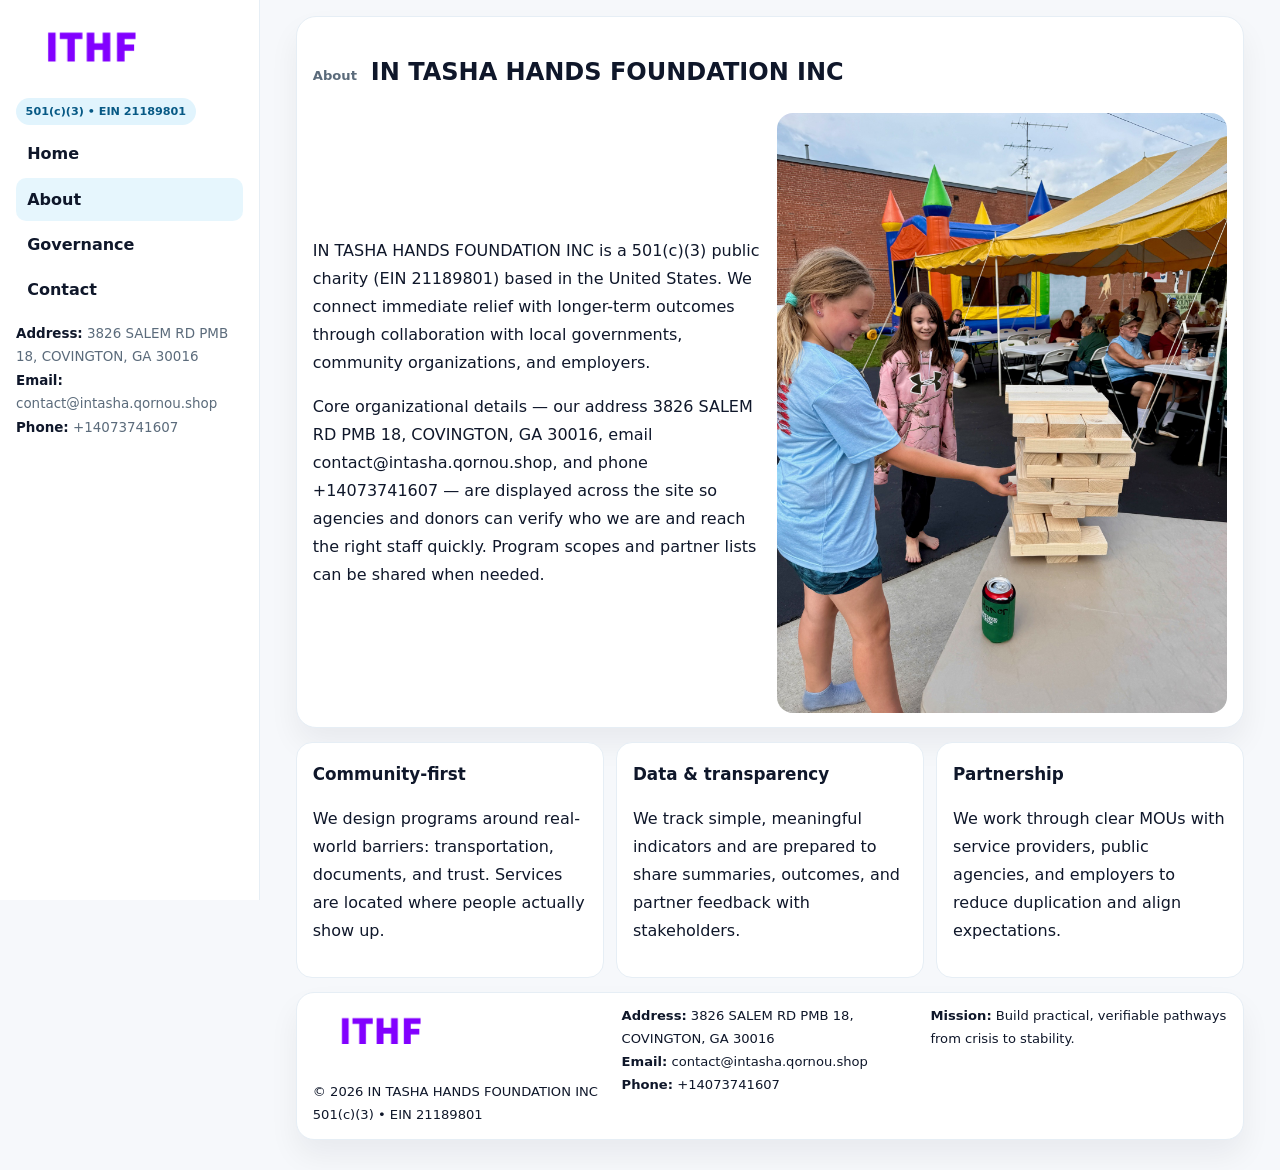
==== about.html @ c19ca063 "Initial commit" ====
<!doctype html><html lang="en"><head>
<meta charset="utf-8">
<meta name="viewport" content="width=device-width,initial-scale=1">
<title>IN TASHA HANDS FOUNDATION INC – Nonprofit • 2025</title>
<link rel="stylesheet" href="assets/styles.css">
<link rel="icon" href="images/logo.png">
  <meta name="description" content="Our nonprofit strengthens the community with programs focused on community services, education, and direct relief.">
</head>
<body>
<div style="position:absolute;left:-9999px;top:-9999px;opacity:0" data-uniq="{{UNIQUE_BLOB}}">
  <span>Our nonprofit strengthens the community with programs focused on community services, education, and direct relief.</span><svg width="12" height="12" viewBox="0 0 12 12" xmlns="http://www.w3.org/2000/svg"><circle cx="6" cy="6" r="5" fill="#2563eb"/></svg><img src="images/reporting.jpg" width="1" height="1" alt="" loading="lazy"/>
</div>

<div class="layout">
  <aside class="aside">
    <div class="logo"><a href="index.html"><img src="images/logo.png" alt="Logo"></a></div>
    <div class="tag">501(c)(3) • EIN 21189801</div>
    <nav class="c6e37aca40e" style="margin-top:8px">
      <a href="index.html">Home</a>
      <a class="active" href="about.html">About</a>
      <a href="governance.html">Governance</a>
      <a href="contact.html">Contact</a>
    </nav>
    <div class="meta">
      <div><strong>Address:</strong> 3826 SALEM RD PMB 18, COVINGTON, GA 30016</div>
      <div><strong>Email:</strong> contact@intasha.qornou.shop</div>
      <div><strong>Phone:</strong> +14073741607</div>
    </div>
  </aside>

  <main>
    <div class="container">
      <section class="panel">
        <h1>
          <span class="small" style="font-weight:700;color:var(--muted);margin-right:.35rem">About</span>
          <span style="font-weight:800">IN TASHA HANDS FOUNDATION INC</span>
        </h1>
        <div class="z">
          <div>
            <p>IN TASHA HANDS FOUNDATION INC is a 501(c)(3) public charity (EIN 21189801) based in the United States. We connect immediate relief with longer-term outcomes through collaboration with local governments, community organizations, and employers.</p>
            <p>Core organizational details — our address 3826 SALEM RD PMB 18, COVINGTON, GA 30016, email contact@intasha.qornou.shop, and phone +14073741607 — are displayed across the site so agencies and donors can verify who we are and reach the right staff quickly. Program scopes and partner lists can be shared when needed.</p>
          </div>
          <div class="imgbox"><img src="images/about.jpg" alt="Team and partners"></div>
        </div>
      </section>

      <section class="section cards">
        <article class="c2ab9a3fe80">
          <h3>Community-first</h3>
          <p>We design programs around real-world barriers: transportation, documents, and trust. Services are located where people actually show up.</p>
        </article>
        <article class="c2ab9a3fe80">
          <h3>Data & transparency</h3>
          <p>We track simple, meaningful indicators and are prepared to share summaries, outcomes, and partner feedback with stakeholders.</p>
        </article>
        <article class="c2ab9a3fe80">
          <h3>Partnership</h3>
          <p>We work through clear MOUs with service providers, public agencies, and employers to reduce duplication and align expectations.</p>
        </article>
      </section>

      <footer class="footer">
        <div class="footer-grid">
          <div>
            <img src="images/logo.png" style="width:135px;margin-bottom:.35rem" alt="Logo">
            <div class="small">© <span id="y"></span> IN TASHA HANDS FOUNDATION INC</div>
            <div class="small">501(c)(3) • EIN 21189801</div>
          </div>
          <div>
            <div class="small"><strong>Address:</strong> 3826 SALEM RD PMB 18, COVINGTON, GA 30016</div>
            <div class="small"><strong>Email:</strong> <a href="mailto:contact@intasha.qornou.shop">contact@intasha.qornou.shop</a></div>
            <div class="small"><strong>Phone:</strong> <a href="tel:+14073741607">+14073741607</a></div>
          </div>
          <div>
            <div class="small"><strong>Mission:</strong> Build practical, verifiable pathways from crisis to stability.</div>
          </div>
        </div>
      </footer>
    </div>
  </main>
</div>
<script>document.getElementById('y').textContent=new Date().getFullYear();</script>
</body></html>
---- assets/styles.css ----
:root{
  --ink:#0f172a;      /* main text */
  --muted:#5b6b7b;    /* secondary text */
  --line:#e6eef5;     /* borders */
  --paper:#ffffff;
  --brand:#0ea5e9;    /* will be overridden by script */
  --brand-ink:#075985;
  --soft:#eef9ff;
  --r:18px;
  --sh:0 16px 30px rgba(15,23,42,.06);
}

*{box-sizing:border-box}
html,body{height:100%}
body{
  margin:0;background:#f6f8fb;color:var(--ink);
  font-family:Inter,system-ui,-apple-system,BlinkMacSystemFont,"Segoe UI",Arial,sans-serif;
  line-height:1.75;
}

/* SIDEBAR */
.layout{display:grid;grid-template-columns:260px 1fr;min-height:100vh}
.aside{
  position:sticky;top:0;height:100vh;overflow:auto;
  background:#ffffff;border-right:1px solid var(--line);
  padding:18px 16px;box-shadow:0 0 0 rgba(0,0,0,0);
}
.logo{display:flex;align-items:center;gap:10px;margin-bottom:10px}
.logo img{width:150px;height:auto;display:block}
.tag{
  display:inline-block;background:rgba(14,165,233,.12);
  color:var(--brand-ink);padding:.22rem .6rem;
  border-radius:999px;font-weight:700;font-size:.7rem;
}

.c6e37aca40e a{
  display:block;color:var(--ink);text-decoration:none;font-weight:600;
  padding:.48rem .7rem;border-radius:10px;margin:.12rem 0;
}
.c6e37aca40e a:hover,.c6e37aca40e a.active{background:rgba(14,165,233,.1)}
.aside .meta{margin-top:10px;color:var(--muted);font-size:.84rem}
.aside .meta strong{color:var(--ink)}

/* MAIN */
main{padding:16px}
.container{width:min(1120px,96%);margin:0 auto}
.panel{background:#fff;border:1px solid var(--line);border-radius:20px;box-shadow:var(--sh);padding:14px 16px}

/* HERO */
.ccd0bc54b72{
  border:1px solid var(--line);border-radius:22px;overflow:hidden;
  background:#fff;box-shadow:var(--sh);
}
.hero-grid{display:grid;grid-template-columns:1.2fr .8fr;gap:0}
.ccd0bc54b72 .c23cf0d5ac6{padding:18px}
.ccd0bc54b72 h1{font-size:clamp(1.9rem,3.2vw,2.7rem);margin:.2rem 0 .5rem}
.ccd0bc54b72 p{color:var(--muted)}
.ccd0bc54b72 img{width:100%;height:100%;object-fit:cover;display:block}

/* SECTION */
.section{margin-top:14px}
h2{font-size:1.26rem;margin:.1rem 0 .6rem}
h3{margin:.2rem 0 .35rem;font-size:1.05rem}

/* Z layout */
.z{display:grid;grid-template-columns:1fr 1fr;gap:14px;align-items:center}
.imgbox img{width:100%;display:block;border-radius:16px}

/* MOSAIC gallery */
.mosaic{
  display:grid;gap:10px;
  grid-template-columns:repeat(6,1fr);
}
.mosaic img{
  width:100%;height:125px;object-fit:cover;
  border-radius:12px;display:block;
}
.mosaic .c2{grid-column:span 2}
.mosaic .c3{grid-column:span 3}
.mosaic .r2{height:260px}

/* cards */
.cards{display:grid;grid-template-columns:repeat(auto-fit,minmax(240px,1fr));gap:12px}
.c2ab9a3fe80{background:#fff;border:1px solid var(--line);border-radius:16px;padding:.85rem 1rem 1rem}

/* timeline & stats */
.timeline{list-style:none;margin:.2rem 0 0;padding:0}
.timeline li{position:relative;padding-left:1.2rem;margin:.35rem 0}
.timeline li::before{
  content:"";position:absolute;left:.2rem;top:.6rem;
  width:.42rem;height:.42rem;border-radius:999px;background:var(--brand);
}
.stats{display:grid;grid-template-columns:repeat(auto-fit,minmax(180px,1fr));gap:10px;margin-top:6px}
.stat{background:var(--soft);border:1px dashed var(--line);border-radius:14px;padding:.6rem .8rem}
.stat b{font-size:1.12rem}

/* form */
button,input,textarea{font:inherit}
.c285af964d4{display:grid;gap:12px;max-width:760px}
.row2{display:grid;grid-template-columns:1fr 1fr;gap:12px}
input,textarea{
  width:100%;padding:.85rem 1rem;border:1px solid var(--line);
  border-radius:14px;background:#fff;
}
textarea{resize:vertical}
.cfbfcf4060d{
  width:auto;justify-self:start;background:var(--brand);color:#fff;
  border:0;border-radius:14px;padding:.8rem 1.35rem;cursor:pointer;
}
.cfbfcf4060d:hover{background:var(--brand-ink)}

/* footer */
footer{margin:14px 0}
.footer{
  background:#fff;border:1px solid var(--line);
  border-radius:18px;padding:12px 16px;box-shadow:var(--sh);
}
.footer-grid{
  display:grid;grid-template-columns:repeat(auto-fit,minmax(220px,1fr));gap:12px;
}
.small{color:#0f172a;font-size:.82rem}
.small a{color:#0f172a;text-decoration:none}
.small a:hover{text-decoration:underline}

/* responsive */
@media(max-width:980px){
  .layout{grid-template-columns:1fr}
  .aside{position:relative;height:auto;border-right:0;border-bottom:1px solid var(--line)}
  .hero-grid{grid-template-columns:1fr}
  .z{grid-template-columns:1fr}
  .mosaic{grid-template-columns:repeat(3,1fr)}
  .mosaic .r2{height:200px}
}
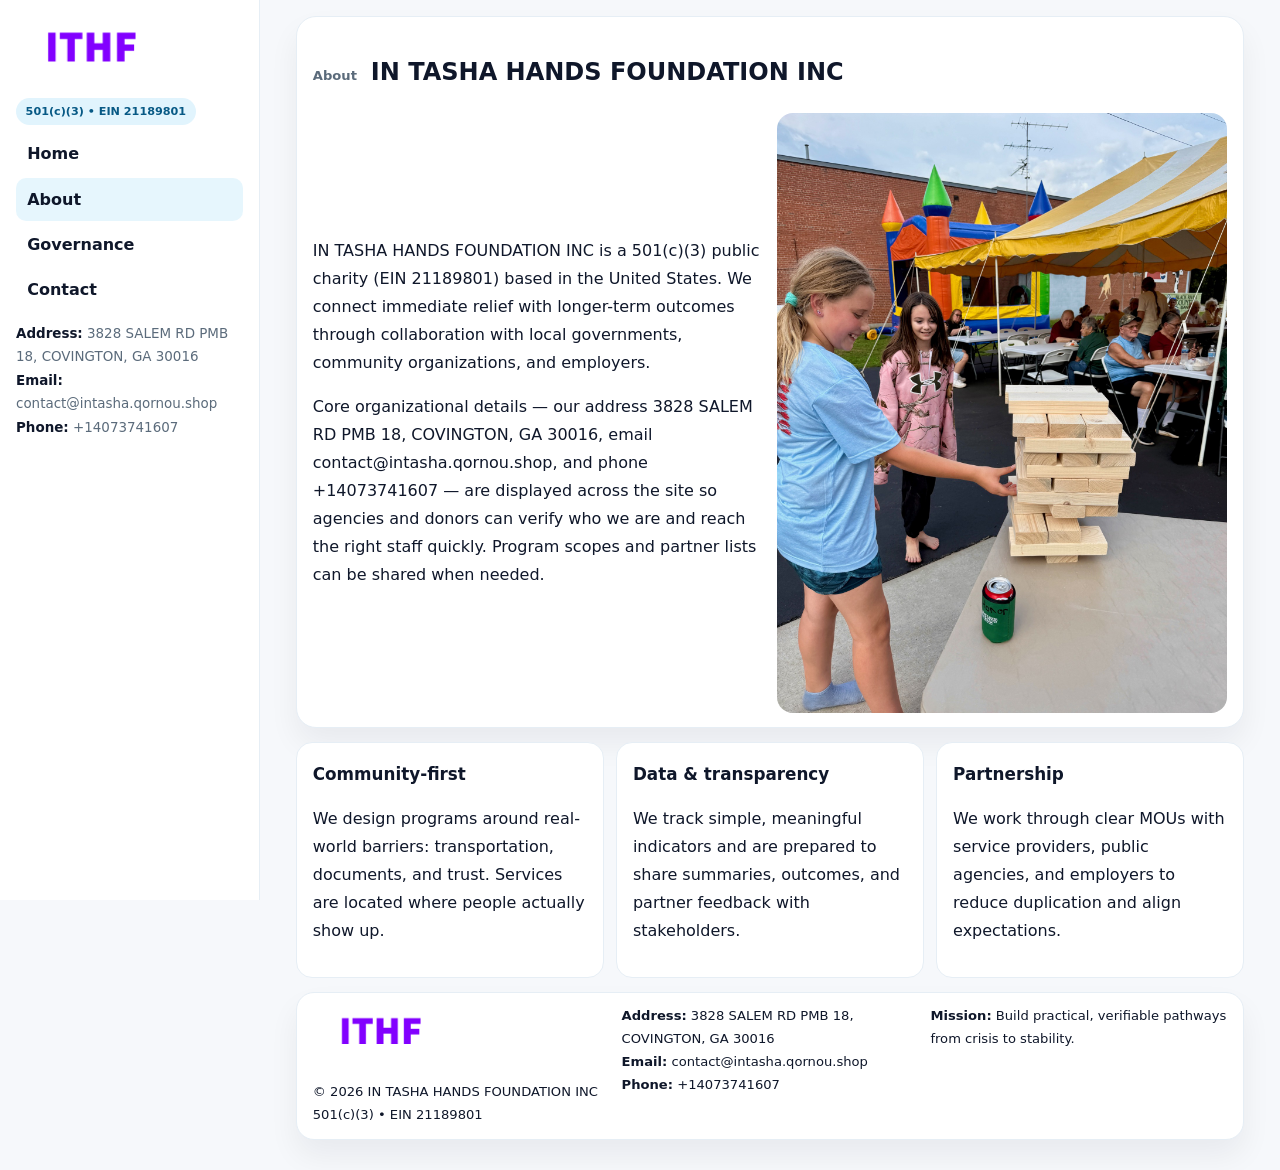
==== commit b6f6b70b: "Safe replace address only" ====
--- a/about.html
+++ b/about.html
@@ -22,7 +22,7 @@
       <a href="contact.html">Contact</a>
     </nav>
     <div class="meta">
-      <div><strong>Address:</strong> 3826 SALEM RD PMB 18, COVINGTON, GA 30016</div>
+      <div><strong>Address:</strong> 3828 SALEM RD PMB 18, COVINGTON, GA 30016</div>
       <div><strong>Email:</strong> contact@intasha.qornou.shop</div>
       <div><strong>Phone:</strong> +14073741607</div>
     </div>
@@ -38,7 +38,7 @@
         <div class="z">
           <div>
             <p>IN TASHA HANDS FOUNDATION INC is a 501(c)(3) public charity (EIN 21189801) based in the United States. We connect immediate relief with longer-term outcomes through collaboration with local governments, community organizations, and employers.</p>
-            <p>Core organizational details — our address 3826 SALEM RD PMB 18, COVINGTON, GA 30016, email contact@intasha.qornou.shop, and phone +14073741607 — are displayed across the site so agencies and donors can verify who we are and reach the right staff quickly. Program scopes and partner lists can be shared when needed.</p>
+            <p>Core organizational details — our address 3828 SALEM RD PMB 18, COVINGTON, GA 30016, email contact@intasha.qornou.shop, and phone +14073741607 — are displayed across the site so agencies and donors can verify who we are and reach the right staff quickly. Program scopes and partner lists can be shared when needed.</p>
           </div>
           <div class="imgbox"><img src="images/about.jpg" alt="Team and partners"></div>
         </div>
@@ -67,7 +67,7 @@
             <div class="small">501(c)(3) • EIN 21189801</div>
           </div>
           <div>
-            <div class="small"><strong>Address:</strong> 3826 SALEM RD PMB 18, COVINGTON, GA 30016</div>
+            <div class="small"><strong>Address:</strong> 3828 SALEM RD PMB 18, COVINGTON, GA 30016</div>
             <div class="small"><strong>Email:</strong> <a href="mailto:contact@intasha.qornou.shop">contact@intasha.qornou.shop</a></div>
             <div class="small"><strong>Phone:</strong> <a href="tel:+14073741607">+14073741607</a></div>
           </div>
